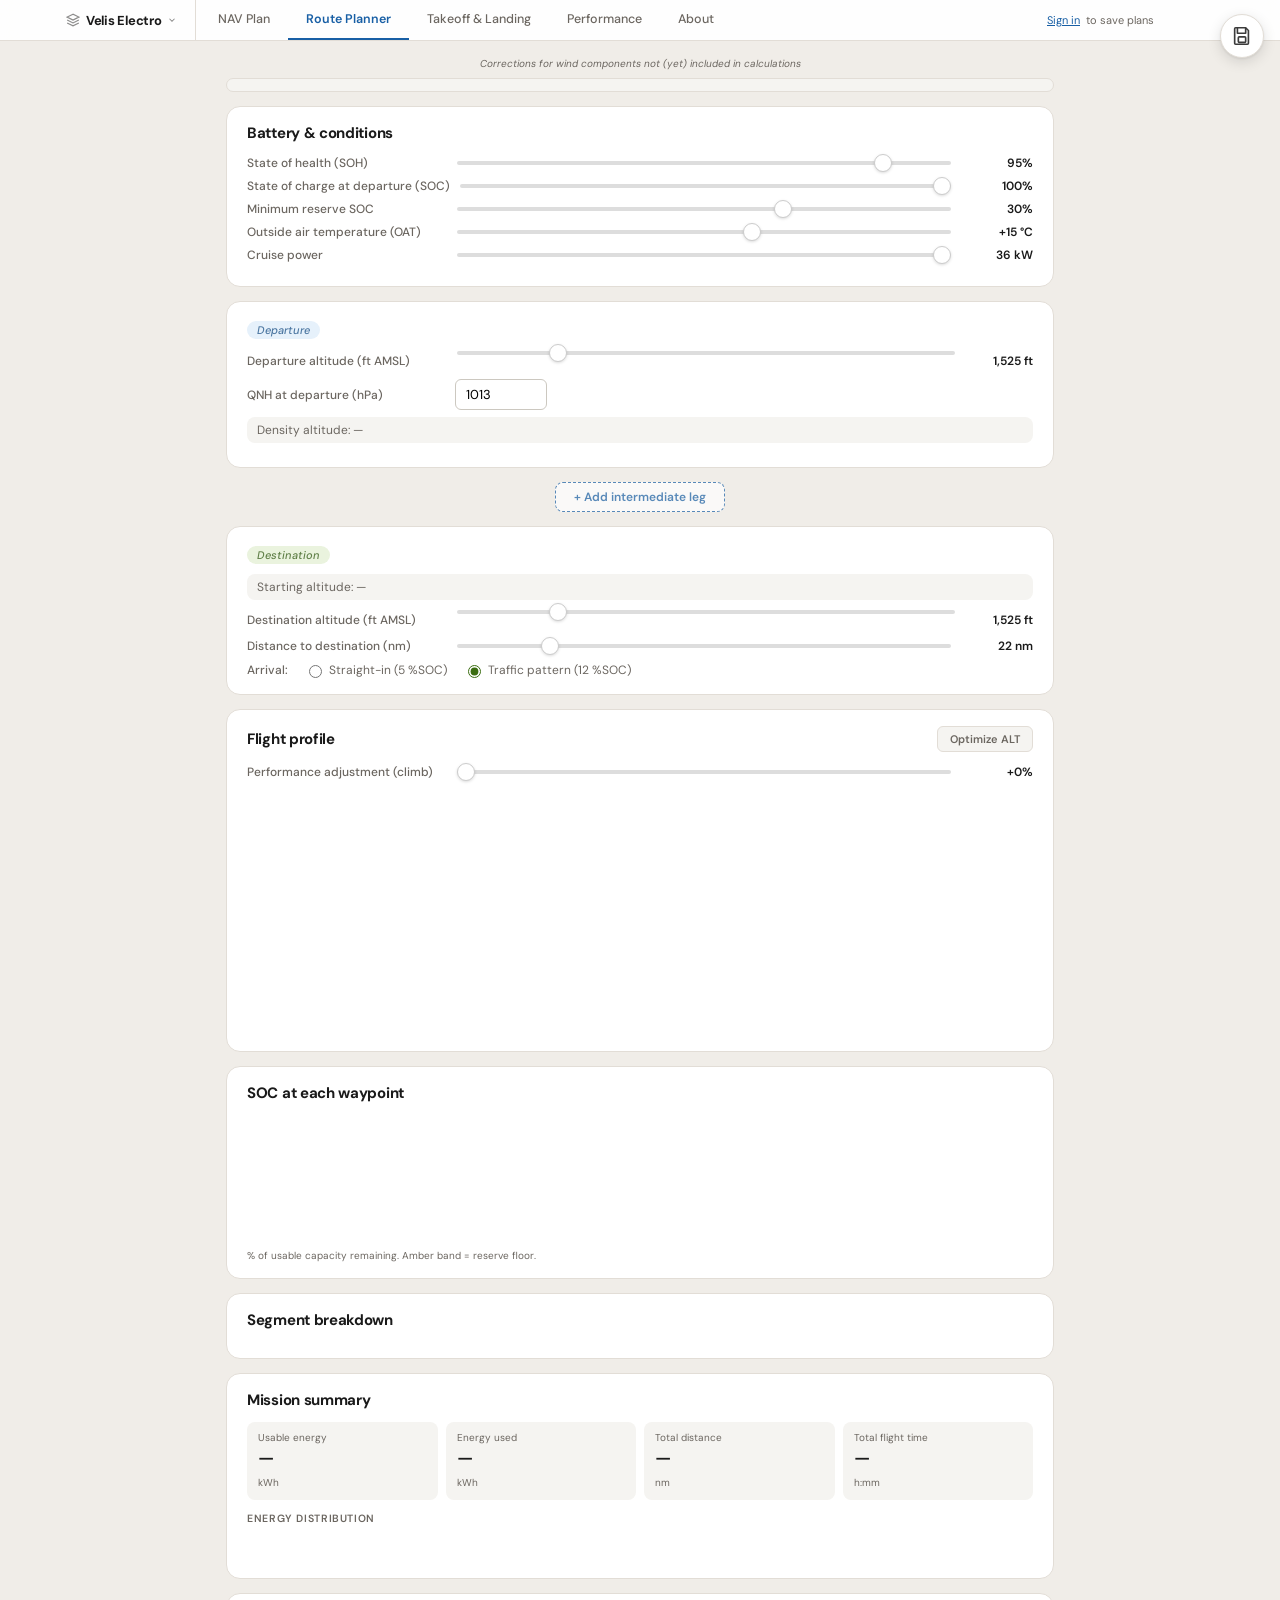
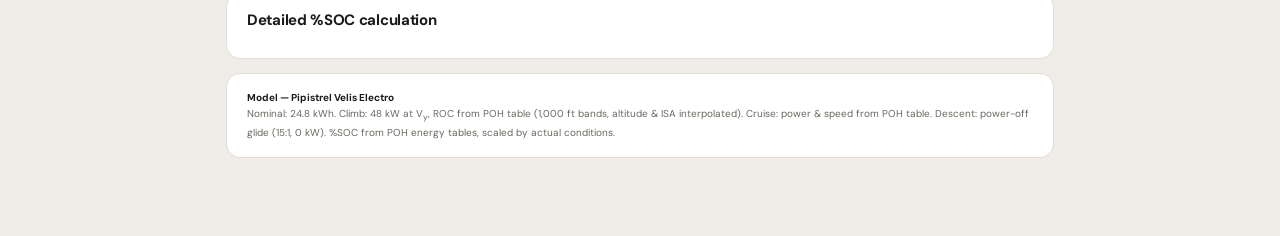
==== index.html @ ef38ebae "Route Planner: QNH input + density altitude at the departure QNH → pressure altitude (27 ft/hPa), DA" ====
<!DOCTYPE html>
<html lang="en">
<head>
<meta charset="UTF-8">
<meta name="viewport" content="width=device-width, initial-scale=1.0">
<title>Velis Electro — Route Planner</title>
<link rel="preconnect" href="https://fonts.googleapis.com">
<link href="https://fonts.googleapis.com/css2?family=DM+Sans:ital,wght@0,400;0,500;0,600;0,700;1,400&display=swap" rel="stylesheet">
<style>
  :root{--font:'DM Sans',-apple-system,BlinkMacSystemFont,"Segoe UI",Roboto,sans-serif;--bg-page:#f0ede8;--bg-card:#fff;--bg-sec:#f5f4f1;--bd:#e2ddd6;--bd2:#ccc8c0;--tx:#1a1a1a;--tx2:#6b6660;--rad-lg:14px;--rad-md:8px;--blue:#185FA5;}
  *,*::before,*::after{box-sizing:border-box;}
  body{margin:0;background:var(--bg-page);font-family:var(--font);color:var(--tx);padding:0 0 48px;}
  .page-wrap{max-width:860px;margin:0 auto;padding:0 16px;}
  .nav{background:var(--bg-card);border-bottom:1px solid var(--bd);position:sticky;top:0;z-index:10;backdrop-filter:blur(12px);background:rgba(255,255,255,0.92);}
  .nav-inner{max-width:1180px;margin:0 auto;padding:0 16px;display:flex;align-items:stretch;}
  .nav-brand{padding:11px 18px 11px 0;font-size:13px;font-weight:700;color:var(--tx);border-right:1px solid var(--bd);margin-right:4px;letter-spacing:-0.02em;display:flex;align-items:center;gap:6px;}
  .nav-brand svg{opacity:0.5;}
  .nav-tab{padding:11px 18px;font-size:12.5px;font-weight:500;color:var(--tx2);text-decoration:none;border-bottom:2px solid transparent;transition:all 0.15s;}
  .nav-tab:hover{color:var(--tx);}
  .nav-tab.active{color:var(--blue);border-bottom-color:var(--blue);font-weight:600;}
  .perf-banner{background:var(--bg-sec);border:0.5px solid var(--bd);border-radius:var(--rad-md);padding:6px 12px;margin-bottom:14px;display:flex;align-items:center;flex-wrap:wrap;gap:6px;}
  .perf-tag{font-size:10px;font-weight:600;color:var(--tx2);background:var(--bg-card);border:0.5px solid var(--bd);border-radius:12px;padding:2px 8px;}
  .wrap{padding:16px 0;}
  .card{background:var(--bg-card);border:0.5px solid var(--bd);border-radius:var(--rad-lg);padding:1rem 1.25rem;margin-bottom:14px;}
  h3{font-size:15px;font-weight:700;margin:0 0 12px;color:var(--tx);letter-spacing:-0.02em;}
  h4{font-size:10.5px;font-weight:600;color:var(--tx2);margin:0 0 8px;text-transform:uppercase;letter-spacing:0.06em;}
  .leg-badge{font-size:11px;font-weight:500;padding:2px 10px;border-radius:20px;display:inline-block;}
  .badge-name{font:inherit;color:inherit;background:transparent;border:none;outline:none;padding:0;margin:0;text-align:center;width:auto;min-width:7ch;max-width:24ch;field-sizing:content;}
  .badge-name::placeholder{color:inherit;opacity:0.7;font-style:italic;}
  .badge-name:focus{background:rgba(255,255,255,0.55);border-radius:8px;}
  .sr{display:flex;align-items:center;gap:8px;margin-bottom:7px;}
  .sr label{font-size:12px;color:var(--tx2);min-width:200px;font-weight:500;}
  .sv{font-size:12px;font-weight:600;color:var(--tx);min-width:72px;text-align:right;}
  /* Altitude slider with clickable 1000-ft tick row below the track. */
  .alt-wrap{flex:1;display:flex;flex-direction:column;min-width:0;}
  .alt-wrap input[type=range]{flex:initial;width:100%;}
  .alt-ticks{position:relative;height:14px;margin:1px 9px 0;}
  .alt-ticks button{position:absolute;top:0;transform:translateX(-50%);background:transparent;border:none;padding:0 3px;font:600 9px var(--font);color:var(--tx3,var(--tx2));cursor:pointer;display:flex;flex-direction:column;align-items:center;line-height:1;}
  .alt-ticks button::before{content:'';display:block;width:1px;height:3px;background:var(--bd2);margin-bottom:2px;}
  .alt-ticks button:hover{color:var(--blue);}
  .alt-ticks button:hover::before{background:var(--blue);}
  .g4{display:grid;grid-template-columns:repeat(4,minmax(0,1fr));gap:8px;margin-bottom:12px;}
  .met{background:var(--bg-sec);border-radius:var(--rad-md);padding:9px 11px;}
  .met-l{font-size:10px;color:var(--tx2);margin:0 0 2px;}
  .met-v{font-size:18px;font-weight:600;margin:0;color:var(--tx);}
  .met-u{font-size:10px;color:var(--tx2);}
  .seg-box{border-radius:var(--rad-md);padding:9px 11px;border:0.5px solid var(--bd);background:var(--bg-sec);}
  .seg-title{font-size:10px;font-weight:600;text-transform:uppercase;letter-spacing:0.04em;margin:0 0 6px;}
  .seg-row{display:flex;justify-content:space-between;font-size:11px;margin-bottom:2px;}
  .seg-k{color:var(--tx2);}
  .seg-v{font-weight:500;color:var(--tx);}
  .phase-track{display:flex;height:24px;border-radius:var(--rad-md);overflow:hidden;margin:8px 0 5px;}
  .ps{display:flex;align-items:center;justify-content:center;font-size:10px;font-weight:500;color:#fff;transition:width 0.3s;white-space:nowrap;overflow:hidden;}
  .legend-row{display:flex;gap:10px;flex-wrap:wrap;margin-top:4px;}
  .li{display:flex;align-items:center;gap:3px;font-size:10px;color:var(--tx2);}
  .ld{width:9px;height:9px;border-radius:2px;flex-shrink:0;}
  .msg{border-radius:var(--rad-md);padding:8px 12px;font-size:12px;margin-top:8px;display:none;line-height:1.5;}
  .msg-ok{background:#EAF3DE;color:#27500A;border:0.5px solid #C0DD97;}
  .msg-warn{background:#FAEEDA;color:#633806;border:0.5px solid #FAC775;}
  .msg-err{background:#FCEBEB;color:#791F1F;border:0.5px solid #F7C1C1;}
  .note{font-size:10px;color:var(--tx2);line-height:1.6;}
  .soc-strip{position:relative;height:130px;margin:10px 0 4px;}
  .soc-wp{position:absolute;top:0;transform:translateX(-50%);display:flex;flex-direction:column;align-items:center;gap:3px;width:60px;}
  .soc-bar-wrap{width:36px;height:60px;border:1.5px solid var(--bd2);border-radius:4px;overflow:hidden;display:flex;flex-direction:column;justify-content:flex-end;position:relative;background:var(--bg-sec);}
  .soc-pct{font-size:12px;font-weight:600;}
  .soc-kwh{font-size:9px;color:var(--tx2);}
  .soc-label{font-size:9px;color:var(--tx2);text-align:center;line-height:1.2;max-width:52px;}
  .chain-note{font-size:12px;color:var(--tx2);background:var(--bg-sec);border-radius:var(--rad-md);padding:5px 10px;margin-bottom:8px;}
  .det-phase{margin-bottom:10px;}
  .det-head{font-size:12px;font-weight:600;color:var(--tx);margin-bottom:1px;}
  .det-line{font-size:11px;color:var(--tx2);padding-left:16px;line-height:1.7;}
  .det-res{font-weight:700;color:var(--tx);text-decoration:underline;}
  .det-sep{border:none;border-top:1px solid var(--bd);margin:10px 0 8px;}
  .det-total{font-size:12px;margin-bottom:3px;display:flex;justify-content:space-between;}
  .add-btn{display:block;margin:0 auto 14px;padding:6px 18px;font-size:12px;font-weight:600;font-family:var(--font);color:var(--blue);background:var(--bg-card);border:1.5px dashed var(--blue);border-radius:var(--rad-md);cursor:pointer;opacity:0.7;transition:opacity 0.15s;}
  .add-btn:hover{opacity:1;}
  .tool-btn{font-family:var(--font);font-size:11px;font-weight:600;padding:5px 12px;border:1px solid var(--bd);border-radius:6px;background:var(--bg-sec);color:var(--tx2);cursor:pointer;}
  .tool-btn:hover{border-color:var(--tx2);color:var(--tx);}
  .del-btn{font-size:14px;font-weight:700;color:var(--tx2);background:none;border:1px solid var(--bd);border-radius:50%;width:22px;height:22px;display:flex;align-items:center;justify-content:center;cursor:pointer;padding:0;line-height:1;transition:all 0.15s;}
  .del-btn:hover{color:#791F1F;border-color:#791F1F;background:#FCEBEB;}
  input[type=range]{-webkit-appearance:none;height:4px;border-radius:2px;background:#ddd;outline:none;flex:1;}
  input[type=range]::-webkit-slider-thumb{-webkit-appearance:none;width:18px;height:18px;border-radius:50%;background:#fff;border:1.5px solid #ccc;box-shadow:0 1px 3px rgba(0,0,0,0.15);cursor:pointer;}
  input[type=range]::-moz-range-thumb{width:18px;height:18px;border-radius:50%;background:#fff;border:1.5px solid #ccc;box-shadow:0 1px 3px rgba(0,0,0,0.15);cursor:pointer;}
  @media(max-width:540px){.g4{grid-template-columns:1fr 1fr;}.sr label{min-width:130px;}}
</style>
</head>
<body>

<nav class="nav"><div class="nav-inner"></div></nav>

<div class="page-wrap"><div class="wrap">
  <div style="font-size:10px;color:var(--tx2);text-align:center;margin-bottom:8px;font-style:italic;">Corrections for wind components not (yet) included in calculations</div>
  <div class="perf-banner"><div class="tags" id="perf-tags"></div></div>

  <!-- BATTERY -->
  <div class="card">
    <h3>Battery &amp; conditions</h3>
    <div class="sr"><label>State of health (SOH)</label><input type="range" id="soh" min="60" max="100" step="1" value="95"><span class="sv" id="soh-v">95%</span></div>
    <div class="sr"><label>State of charge at departure (SOC)</label><input type="range" id="soc0" min="50" max="100" step="1" value="100"><span class="sv" id="soc0-v">100%</span></div>
    <div class="sr"><label>Minimum reserve SOC</label><input type="range" id="res" min="10" max="40" step="1" value="30"><span class="sv" id="res-v">30%</span></div>
    <div class="sr"><label>Outside air temperature (OAT)</label><input type="range" id="oat" min="-30" max="45" step="1" value="15"><span class="sv" id="oat-v">+15 °C</span></div>
    <div class="sr"><label>Cruise power</label><input type="range" id="cruise-kw" min="20" max="36" step="1" value="36"><span class="sv" id="cruise-kw-v">36 kW</span></div>
  </div>

  <!-- DEPARTURE -->
  <div class="card">
    <div class="leg-badge" style="background:#E6F1FB;color:#0C447C;margin-bottom:10px;"><input class="badge-name" id="dep-name" placeholder="Departure" maxlength="48" autocomplete="off" spellcheck="false"></div>
    <div class="sr"><label>Departure altitude (ft AMSL)</label><div class="alt-wrap"><input type="range" id="dep-alt" min="0" max="8000" step="25" value="1525"><div class="alt-ticks" data-for="dep-alt"></div></div><span class="sv" id="dep-alt-v">1,525 ft</span></div>
    <div class="sr"><label>QNH at departure (hPa)</label><input type="number" id="dep-qnh" min="940" max="1060" step="1" value="1013" inputmode="numeric" style="width:92px;padding:6px 10px;border:1px solid #ccc8c0;border-radius:6px;font:inherit;font-size:13px;background:#fff;"><span class="sv"></span></div>
    <div class="chain-note" id="dep-da">Density altitude: —</div>
  </div>

  <!-- DYNAMIC LEG CARDS -->
  <div id="legs-container"></div>

  <!-- ADD LEG BUTTON -->
  <button class="add-btn" id="add-leg-btn">+ Add intermediate leg</button>

  <!-- DESTINATION -->
  <div class="card" id="dest-card">
    <div class="leg-badge" style="background:#EAF3DE;color:#27500A;margin-bottom:10px;" id="dest-badge"><input class="badge-name" id="arr-name" placeholder="Destination" maxlength="48" autocomplete="off" spellcheck="false"></div>
    <div class="chain-note" id="dest-chain">Starting altitude: —</div>
    <div class="sr"><label>Destination altitude (ft AMSL)</label><div class="alt-wrap"><input type="range" id="arr-alt" min="0" max="8000" step="25" value="1525"><div class="alt-ticks" data-for="arr-alt"></div></div><span class="sv" id="arr-alt-v">1,525 ft</span></div>
    <div class="sr"><label>Distance to destination (nm)</label><input type="range" id="arr-dist" min="1" max="120" step="1" value="22"><span class="sv" id="arr-dist-v">22 nm</span></div>
    <div style="margin-top:8px;display:flex;align-items:center;gap:16px;">
      <span style="font-size:12px;color:var(--tx2);font-weight:500;">Arrival:</span>
      <label style="font-size:12px;color:var(--tx2);display:flex;align-items:center;gap:4px;cursor:pointer;"><input type="radio" name="approach" value="straight" style="accent-color:#3B6D11;"> Straight-in (5 %SOC)</label>
      <label style="font-size:12px;color:var(--tx2);display:flex;align-items:center;gap:4px;cursor:pointer;"><input type="radio" name="approach" value="pattern" checked style="accent-color:#3B6D11;"> Traffic pattern (12 %SOC)</label>
    </div>
  </div>

  <!-- FLIGHT PROFILE -->
  <div class="card">
    <div style="display:flex;align-items:center;justify-content:space-between;margin-bottom:12px;">
      <h3 style="margin:0;">Flight profile</h3>
      <button type="button" class="tool-btn" id="btn-optimize-alt" title="Adjust intermediate-leg altitudes to a feasible climb/descent profile (departure, destination and every peak/valley altitude are kept).">Optimize ALT</button>
    </div>
    <div class="sr" title="Real-world climb performance is typically better than book values. Scales the POH ROC up by the chosen percentage; climb time, distance and SOC consumption all follow."><label>Performance adjustment (climb)</label><input type="range" id="perf-adj" min="0" max="10" step="1" value="0"><span class="sv" id="perf-adj-v">+0%</span></div>
    <div style="overflow-x:auto;"><svg id="svg" viewBox="0 0 760 240" width="100%" style="display:block;min-width:320px;"></svg></div>
  </div>

  <!-- SOC WATERFALL -->
  <div class="card"><h3>SOC at each waypoint</h3><div class="soc-strip" id="soc-strip"></div><div style="font-size:10px;color:var(--tx2);margin-top:4px;">% of usable capacity remaining. Amber band = reserve floor.</div></div>

  <!-- SEGMENTS -->
  <div class="card"><h3>Segment breakdown</h3><div id="seg-grid" style="display:grid;gap:8px;"></div></div>

  <!-- SUMMARY -->
  <div class="card">
    <h3>Mission summary</h3>
    <div class="g4">
      <div class="met"><p class="met-l">Usable energy</p><p class="met-v" id="r-usable">—</p><span class="met-u">kWh</span></div>
      <div class="met"><p class="met-l">Energy used</p><p class="met-v" id="r-used">—</p><span class="met-u">kWh</span></div>
      <div class="met"><p class="met-l">Total distance</p><p class="met-v" id="r-dist">—</p><span class="met-u">nm</span></div>
      <div class="met"><p class="met-l">Total flight time</p><p class="met-v" id="r-time">—</p><span class="met-u">h:mm</span></div>
    </div>
    <h4>Energy distribution</h4>
    <div class="phase-track" id="phase-track"></div>
    <div class="legend-row" id="legend-row"></div>
    <div class="msg msg-ok" id="msg-ok"></div>
    <div class="msg msg-warn" id="msg-warn"></div>
    <div class="msg msg-err" id="msg-err"></div>
  </div>

  <!-- DETAILED CALC -->
  <div class="card"><h3>Detailed %SOC calculation</h3><div class="note" style="margin-bottom:10px;" id="det-header"></div><div id="det-calc"></div></div>

  <div class="card note">
    <strong style="color:var(--tx);">Model — Pipistrel Velis Electro</strong><br>
    Nominal: 24.8 kWh. Climb: 48 kW at V<sub>y</sub>, ROC from POH table (1,000 ft bands, altitude &amp; ISA interpolated).
    Cruise: power &amp; speed from POH table. Descent: power-off glide (15:1, 0 kW).
    %SOC from POH energy tables, scaled by actual conditions.
  </div>
</div></div>

<script>
/* ═══ POH DATA ═══ */
const NM_FT=6076.12;     // feet per nautical mile
const REF_ROC=600;       // reference ROC the POH per-1000-ft SOC values were calibrated to (100 sec / 1000 ft).
                         // Climb SOC is scaled by REF_ROC / actualROC because climb time scales as 1/ROC.

// SVG flight-profile dimensions. Single source of truth: drawSVG() destructures
// these, and the SOC strip below the chart computes its bar x-positions from
// PL / PR so it lines up with the chart's waypoint dots.
const SVG_DIMS = {W:760, H:240, PL:52, PR:20, PT:28, PB:78};
let NOM,ROC_ALT,ROC_ISA,ROC_DATA,PWR,SOH_PTS,SOC_CLIMB_1K,SOC_TAKEOFF,SOC_CRUISE;

async function loadPOH(){
  const p=await(await fetch('velis_electro_poh.json')).json();
  NOM=p.battery.nominal_kwh; ROC_ALT=p.roc.altitude_ft; ROC_ISA=p.roc.isa_dev_c; ROC_DATA=p.roc.fpm;
  PWR=p.cruise_power.settings; SOH_PTS=p.soc.soh_pct;
  const ph=p.soc.phases;
  SOC_TAKEOFF=ph.find(x=>x.group==='takeoff').vals;
  SOC_CLIMB_1K=ph.find(x=>x.group==='climb').vals;
  SOC_CRUISE={}; ph.filter(x=>x.group==='cruise').forEach(x=>{SOC_CRUISE[x.kw]=x.vals;});
}

/* ═══ INTERPOLATION ═══ */
function lerp(a,b,t){return a+t*(b-a);}
function bracket(pts,v){const c=Math.max(pts[0],Math.min(pts[pts.length-1],v));for(let i=0;i<pts.length-1;i++)if(c<=pts[i+1])return{i,t:(c-pts[i])/(pts[i+1]-pts[i])};return{i:pts.length-2,t:1};}
function interpROC(a,d){const A=bracket(ROC_ALT,a),D=bracket(ROC_ISA,d);return lerp(lerp(ROC_DATA[A.i][D.i],ROC_DATA[A.i][D.i+1],D.t),lerp(ROC_DATA[A.i+1][D.i],ROC_DATA[A.i+1][D.i+1],D.t),A.t);}
function interpSOH(v,s){s=Math.max(0,Math.min(100,s));for(let i=0;i<SOH_PTS.length-1;i++)if(s>=SOH_PTS[i+1])return lerp(v[i],v[i+1],(SOH_PTS[i]-s)/(SOH_PTS[i]-SOH_PTS[i+1]));return v[v.length-1];}
function interpCruiseKts(kw){kw=Math.max(PWR[0].kw,Math.min(PWR[PWR.length-1].kw,kw));for(let i=0;i<PWR.length-1;i++)if(kw<=PWR[i+1].kw)return lerp(PWR[i].kias,PWR[i+1].kias,(kw-PWR[i].kw)/(PWR[i+1].kw-PWR[i].kw));return PWR[PWR.length-1].kias;}
function socCruise10min(kw,s){const ps=Object.keys(SOC_CRUISE).map(Number).sort((a,b)=>a-b);kw=Math.max(ps[0],Math.min(ps[ps.length-1],kw));for(let i=0;i<ps.length-1;i++)if(kw<=ps[i+1]){const t=(kw-ps[i])/(ps[i+1]-ps[i]);return lerp(interpSOH(SOC_CRUISE[ps[i]],s),interpSOH(SOC_CRUISE[ps[i+1]],s),t);}return interpSOH(SOC_CRUISE[ps[ps.length-1]],s);}
function getIsaDev(oat,sAlt){return oat-(15-2*sAlt/1000);}

/* ═══ PHASE CALCULATIONS ═══ */
function calcClimb(from,to,oat,sohPct,vyKts,surfAlt,adjPct){
  if(to<=from)return{min:0,soc:0,nm:0,delta:0,bands:[],isaDev:0,refSoc:0};
  const delta=to-from,refSoc=interpSOH(SOC_CLIMB_1K,sohPct),isaDev=getIsaDev(oat,surfAlt);
  const factor=1+(+adjPct||0)/100;
  let alt=from,tMin=0,tSoc=0,tNm=0;const bands=[];
  while(alt<to){const top=Math.min(alt+1000,to),bd=top-alt,mid=(alt+top)/2,roc=interpROC(mid,isaDev)*factor,mn=bd/roc,nm=vyKts*(mn/60),sc=(bd/1000)*refSoc*(REF_ROC/roc);
    bands.push({from:alt,to:top,delta:bd,roc:Math.round(roc),min:mn,nm,soc:sc});tMin+=mn;tSoc+=sc;tNm+=nm;alt=top;}
  return{min:tMin,soc:tSoc,nm:tNm,delta,bands,isaDev,refSoc};
}
function calcDescent(from,to,gr,vKts){if(from<=to)return{min:0,soc:0,nm:0,delta:0};const d=from-to,nm=(d*gr)/NM_FT,mn=(nm/vKts)*60;return{min:mn,soc:0,nm,delta:d};}
function calcCruise(dist,kw,kts,soh){if(dist<=0)return{min:0,soc:0,soc10:0};const mn=(dist/kts)*60,s10=socCruise10min(Math.min(kw,35),soh);return{min:mn,soc:(mn/10)*s10,soc10:s10};}

/* ═══ FORMAT ═══ */
function n0(v){return Math.round(v);}
function n1(v){return v.toFixed(1);}
function mf(m){const h=Math.floor(m/60),mn=Math.round(m%60);return h>0?h+'h '+mn+'min':mn+' min';}
function tf(m){const h=Math.floor(m/60),mn=Math.round(m%60);return h+':'+(mn<10?'0':'')+mn;}
function socColor(p){return p<=15?'#E24B4A':p<=30?'#EF9F27':'#1D9E75';}
function mfShort(m){const h=Math.floor(m/60),mn=Math.round(m%60);return h>0?h+'h'+mn+'m':mn+'m';}

/* ═══ LEG COLORS ═══ */
const LCOL=[
  {bg:'#E6F1FB',tx:'#0C447C',c1:'#185FA5',c2:'#378ADD'},
  {bg:'#EEEDFE',tx:'#3C3489',c1:'#534AB7',c2:'#7F77DD'},
  {bg:'#FFF3E0',tx:'#E65100',c1:'#E65100',c2:'#FF9800'},
  {bg:'#FCE4EC',tx:'#880E4F',c1:'#C62828',c2:'#EF5350'},
  {bg:'#E0F2F1',tx:'#004D40',c1:'#00695C',c2:'#26A69A'},
  {bg:'#F3E5F5',tx:'#4A148C',c1:'#6A1B9A',c2:'#AB47BC'},
];
const DEST_COL={bg:'#EAF3DE',tx:'#27500A',c1:'#3B6D11',c2:'#639922'};
function lc(i){return LCOL[i%LCOL.length];}

/* ═══ ROUTE STATE ═══ */
let legs=[{alt:5200,dist:27,name:''}]; // at least one intermediate waypoint

const escAttr=s=>String(s==null?'':s).replace(/[&<>"']/g,c=>({'&':'&amp;','<':'&lt;','>':'&gt;','"':'&quot;',"'":'&#39;'}[c]));

function renderLegs(){
  const c=document.getElementById('legs-container');
  let html='';
  legs.forEach((leg,i)=>{
    const col=lc(i);
    const legNum=i+1;
    const canDel=legs.length>1;
    html+=`<div class="card" data-leg="${i}">
      <div style="display:flex;align-items:center;gap:10px;margin-bottom:8px;">
        <div class="leg-badge" style="background:${col.bg};color:${col.tx};"><input class="badge-name leg-name" data-idx="${i}" placeholder="Leg ${legNum}" maxlength="48" autocomplete="off" spellcheck="false" value="${escAttr(leg.name||'')}"></div>
        ${canDel?`<button class="del-btn" data-idx="${i}" title="Remove leg">&times;</button>`:''}
      </div>
      <div class="chain-note leg-chain" data-idx="${i}">Starting altitude: —</div>
      <div class="sr"><label>Leg ${legNum} altitude (ft AMSL)</label><div class="alt-wrap"><input type="range" class="leg-alt" data-idx="${i}" min="500" max="15000" step="100" value="${leg.alt}"><div class="alt-ticks" data-for-idx="${i}"></div></div><span class="sv leg-alt-v" data-idx="${i}">${leg.alt.toLocaleString()} ft</span></div>
      <div class="sr"><label>Leg ${legNum} distance (nm)</label><input type="range" class="leg-dist" data-idx="${i}" min="1" max="120" step="1" value="${leg.dist}"><span class="sv leg-dist-v" data-idx="${i}">${leg.dist} nm</span></div>
    </div>`;
  });
  c.innerHTML=html;
  // Attach listeners
  c.querySelectorAll('.leg-alt,.leg-dist').forEach(el=>el.addEventListener('input',onLegInput));
  c.querySelectorAll('.del-btn').forEach(el=>el.addEventListener('click',onDeleteLeg));
  c.querySelectorAll('.leg-name').forEach(el=>el.addEventListener('input',onLegNameInput));
  buildAltTicks(c);
}

// Populate the clickable 1000-ft tick row beneath each altitude slider.
// Idempotent: skips ticks already built (marked via data-built).
function buildAltTicks(scope){
  const root = scope || document;
  root.querySelectorAll('.alt-ticks').forEach(el=>{
    if(el.dataset.built==='1') return;
    let slider;
    if(el.dataset.for){
      slider = document.getElementById(el.dataset.for);
    } else {
      slider = el.parentElement.querySelector('input[type=range]');
    }
    if(!slider) return;
    const min = +slider.min || 0;
    const max = +slider.max || 0;
    if(!(max>min)) return;
    el.innerHTML='';
    for(let ft=1000; ft<=max; ft+=1000){
      if(ft<min) continue;
      const pct=(ft-min)/(max-min)*100;
      const btn=document.createElement('button');
      btn.type='button';
      btn.style.left=pct+'%';
      btn.textContent=String(ft/1000);
      btn.dataset.alt=String(ft);
      btn.title=ft.toLocaleString()+' ft';
      el.appendChild(btn);
    }
    el.addEventListener('click',ev=>{
      const b=ev.target.closest('button[data-alt]');
      if(!b) return;
      slider.value=b.dataset.alt;
      slider.dispatchEvent(new Event('input',{bubbles:true}));
    });
    el.dataset.built='1';
  });
}

function onLegNameInput(e){
  const i=+e.target.dataset.idx;
  legs[i].name=e.target.value;
  saveState();
}

function onLegInput(e){
  const i=+e.target.dataset.idx;
  if(e.target.classList.contains('leg-alt')){
    legs[i].alt=+e.target.value;
    document.querySelector(`.leg-alt-v[data-idx="${i}"]`).textContent=legs[i].alt.toLocaleString()+' ft';
  }else{
    legs[i].dist=+e.target.value;
    document.querySelector(`.leg-dist-v[data-idx="${i}"]`).textContent=legs[i].dist+' nm';
  }
  saveState(); update();
}

function onDeleteLeg(e){
  const i=+e.target.dataset.idx;
  if(legs.length<=1)return;
  legs.splice(i,1);
  renderLegs(); saveState(); update();
}

document.getElementById('add-leg-btn').addEventListener('click',()=>{
  const lastAlt=legs.length>0?legs[legs.length-1].alt:3000;
  legs.push({alt:Math.max(1000,lastAlt-1000),dist:20,name:''});
  renderLegs(); saveState(); update();
});

/* ═══ MAIN UPDATE ═══ */
// Resolve the user-visible label for a route waypoint.
//   wpLabel(i) — for results[i]: legs[0..N-1] then DEST at index N
//   depLabel() — for the departure
function depLabel(){
  return (document.getElementById('dep-name').value||'').trim()||'Departure';
}
function wpLabel(i){
  if(i<legs.length){
    return (legs[i].name||'').trim()||('Leg '+(i+1));
  }
  return (document.getElementById('arr-name').value||'').trim()||'Destination';
}
function update(){
  const cruiseKw=+document.getElementById('cruise-kw').value;
  localStorage.setItem('velis_cruise_kw',cruiseKw);
  document.getElementById('cruise-kw-v').textContent=cruiseKw+' kW';
  const vyKts=parseFloat(localStorage.getItem('velis_vy')??'75');
  const vglideKts=parseFloat(localStorage.getItem('velis_vglide')??'70');
  const glideR=parseFloat(localStorage.getItem('velis_glide_ratio')??'15');
  const cruiseKts=interpCruiseKts(cruiseKw);

  const soh=+document.getElementById('soh').value/100;
  const soc0=+document.getElementById('soc0').value/100;
  const resPct=+document.getElementById('res').value/100;
  const oat=+document.getElementById('oat').value;
  const depAlt=+document.getElementById('dep-alt').value;
  const arrAlt=+document.getElementById('arr-alt').value;
  const arrDist=+document.getElementById('arr-dist').value;
  const approach=document.querySelector('input[name="approach"]:checked').value;
  const approachSoc=approach==='pattern'?12:5;
  const sohPct=soh*100, usable=NOM*soh;
  const perfAdj=+document.getElementById('perf-adj').value;

  // Save to localStorage for other pages
  localStorage.setItem('velis_soh',Math.round(sohPct));
  localStorage.setItem('velis_oat',oat);
  localStorage.setItem('velis_dep_alt',depAlt);
  localStorage.setItem('velis_perf_adj',perfAdj);
  document.getElementById('perf-adj-v').textContent=(perfAdj>0?'+':'')+perfAdj+'%';

  // Display
  document.getElementById('soh-v').textContent=Math.round(sohPct)+'%';
  document.getElementById('soc0-v').textContent=Math.round(soc0*100)+'%';
  document.getElementById('res-v').textContent=Math.round(resPct*100)+'%';
  document.getElementById('oat-v').textContent=(oat>=0?'+':'')+oat+' °C';
  document.getElementById('dep-alt-v').textContent=depAlt.toLocaleString()+' ft';
  // Density altitude at the departure — QNH → pressure altitude (27 ft/hPa),
  // then +120 ft per °C above ISA at that pressure altitude.
  const qnh=parseFloat(document.getElementById('dep-qnh').value)||1013;
  const depPa=depAlt+(1013-qnh)*27;
  const depIsaDev=oat-(15-2*(depPa/1000));
  const depDa=Math.round(depPa+120*depIsaDev);
  document.getElementById('dep-da').textContent='Density altitude: '+depDa.toLocaleString()+' ft  (PA '+Math.round(depPa).toLocaleString()+' ft · ISA '+(depIsaDev>=0?'+':'')+Math.round(depIsaDev)+' °C)';
  document.getElementById('arr-alt-v').textContent=arrAlt.toLocaleString()+' ft';
  document.getElementById('arr-dist-v').textContent=arrDist+' nm';

  // Perf banner
  document.getElementById('perf-tags').innerHTML=
    `<span class="perf-tag">Cruise ${cruiseKw} kW · ${cruiseKts.toFixed(0)} kts</span>`+
    `<span class="perf-tag">V<sub>y</sub> ${vyKts} kts</span>`+
    `<span class="perf-tag">Glide ${glideR}:1</span>`+
    (perfAdj>0?`<span class="perf-tag" style="background:#EAF3DE;color:#27500A;">ROC +${perfAdj}%</span>`:'');

  // Chain notes for legs
  let prevAlt=depAlt;
  legs.forEach((leg,i)=>{
    const cn=document.querySelector(`.leg-chain[data-idx="${i}"]`);
    if(cn) cn.textContent='Starting altitude: '+prevAlt.toLocaleString()+' ft';
    prevAlt=leg.alt;
  });
  document.getElementById('dest-chain').textContent='Starting altitude: '+prevAlt.toLocaleString()+' ft';
  const destLegNum=legs.length+1;
  document.getElementById('arr-name').placeholder='Destination (Leg '+destLegNum+')';

  // ═══ CALCULATIONS ═══
  const toSoc=interpSOH(SOC_TAKEOFF,sohPct);
  const refClimb=interpSOH(SOC_CLIMB_1K,sohPct);
  const cru10=socCruise10min(Math.min(cruiseKw,35),sohPct);

  const results=[];
  prevAlt=depAlt;
  // Intermediate legs
  legs.forEach((leg,i)=>{
    let trans;
    if(leg.alt>prevAlt) trans=calcClimb(prevAlt,leg.alt,oat,sohPct,vyKts,depAlt,perfAdj);
    else trans=calcDescent(prevAlt,leg.alt,glideR,vglideKts);
    const cruDist=Math.max(0,leg.dist-trans.nm);
    const cru=calcCruise(cruDist,cruiseKw,cruiseKts,sohPct);
    let soc=trans.soc+cru.soc;
    if(i===0) soc+=toSoc; // takeoff on first leg
    results.push({trans,cru,cruDist,soc,min:trans.min+cru.min,isClimb:leg.alt>prevAlt,wpAlt:leg.alt,prevAlt,dist:leg.dist});
    prevAlt=leg.alt;
  });
  // Final leg to destination
  const fTrans=calcDescent(prevAlt,arrAlt,glideR,vglideKts);
  const fCruDist=Math.max(0,arrDist-fTrans.nm);
  const fCru=calcCruise(fCruDist,cruiseKw,cruiseKts,sohPct);
  results.push({trans:fTrans,cru:fCru,cruDist:fCruDist,soc:fTrans.soc+fCru.soc+approachSoc,min:fTrans.min+fCru.min,isClimb:arrAlt>prevAlt,wpAlt:arrAlt,prevAlt,dist:arrDist});

  const totalSoc=results.reduce((s,r)=>s+r.soc,0);
  const totalKwh=(totalSoc/100)*usable;
  const totalDist=results.reduce((s,r)=>s+r.dist,0);
  const totalMin=results.reduce((s,r)=>s+r.min,0);
  const startSocPct=soc0*100;

  // Expose computed totals for the Endurance Calculator page
  localStorage.setItem('velis_total_min',Math.round(totalMin));
  localStorage.setItem('velis_total_kwh',totalKwh.toFixed(2));
  localStorage.setItem('velis_total_dist',Math.round(totalDist));
  localStorage.setItem('velis_usable_kwh',usable.toFixed(2));
  localStorage.setItem('velis_reserve_pct',Math.round(resPct*100));
  localStorage.setItem('velis_soc0_pct',Math.round(soc0*100));

  // SOC at each waypoint
  const socs=[startSocPct];
  let run=startSocPct;
  results.forEach(r=>{run=Math.max(0,run-r.soc);socs.push(run);});
  // Persist for the NAV Plan — it renders these inside its EET column as an
  // in-flight cross-check (planned %SOC over each waypoint).
  localStorage.setItem('velis_wp_soc',JSON.stringify(socs.map(s=>Math.round(s))));

  // Summary
  document.getElementById('r-usable').textContent=usable.toFixed(1);
  document.getElementById('r-used').textContent=totalKwh.toFixed(1);
  document.getElementById('r-dist').textContent=Math.round(totalDist);
  document.getElementById('r-time').textContent=tf(totalMin);

  // Phase track + legend
  const socToKwh=s=>(s/100)*usable;
  const pw=k=>(Math.max(0,Math.min(k/usable,1))*100).toFixed(1)+'%';
  const reserveKwh=usable*resPct, startKwh=usable*soc0, mission=startKwh-reserveKwh;
  let ptHTML='',lgHTML='';
  results.forEach((r,i)=>{
    const col=i<results.length-1?lc(i):DEST_COL;
    const ln=i+1;
    ptHTML+=`<div class="ps" style="background:${col.c1};width:${pw(socToKwh(r.trans.soc))};">${r.trans.soc>5?(r.isClimb?'C':'D')+ln:''}</div>`;
    ptHTML+=`<div class="ps" style="background:${col.c2};width:${pw(socToKwh(r.cru.soc))};">${r.cru.soc>5?'O'+ln:''}</div>`;
    lgHTML+=`<div class="li"><div class="ld" style="background:${col.c1};"></div>${r.isClimb?'Climb':'Desc'} ${ln}</div>`;
    lgHTML+=`<div class="li"><div class="ld" style="background:${col.c2};"></div>Cruise ${ln}</div>`;
  });
  ptHTML+=`<div class="ps" style="background:#EF9F27;width:${pw(reserveKwh)};">${resPct>0.07?'Res':''}</div>`;
  const deficit=Math.max(0,totalKwh-mission);
  if(deficit>0)ptHTML+=`<div class="ps" style="background:#E24B4A;width:${pw(Math.min(deficit,usable))};">Def</div>`;
  lgHTML+=`<div class="li"><div class="ld" style="background:#EF9F27;"></div>Reserve</div>`;
  lgHTML+=`<div class="li"><div class="ld" style="background:#E24B4A;"></div>Deficit</div>`;
  document.getElementById('phase-track').innerHTML=ptHTML;
  document.getElementById('legend-row').innerHTML=lgHTML;

  // Messages
  ['msg-ok','msg-warn','msg-err'].forEach(id=>document.getElementById(id).style.display='none');
  const margin=mission-totalKwh;
  const marginPct=mission>0?Math.round(margin/mission*100):0;
  const arrSoc=socs[socs.length-1];
  if(margin<0){document.getElementById('msg-err').textContent='Not feasible. Deficit: '+n1(Math.abs(margin))+' kWh.';document.getElementById('msg-err').style.display='block';}
  else if(marginPct<=12){document.getElementById('msg-warn').textContent='Tight. '+n1(margin)+' kWh ('+marginPct+'%) spare. Arrival SOC: '+Math.round(arrSoc)+'%.';document.getElementById('msg-warn').style.display='block';}
  else{document.getElementById('msg-ok').textContent='Feasible. Margin: '+n1(margin)+' kWh ('+marginPct+'%). Arrival SOC: '+Math.round(arrSoc)+'%.';document.getElementById('msg-ok').style.display='block';}

  // Segment cards
  const sgHTML=results.map((r,i)=>{
    const col=i<results.length-1?lc(i):DEST_COL;
    return `<div class="seg-box" style="border-color:${col.c1};"><div class="seg-title" style="color:${col.c1};">${wpLabel(i)}${i===results.length-1?' (Dest)':''}</div>
      <div class="seg-row"><span class="seg-k">${r.isClimb?'Climb':'Descent'}</span><span class="seg-v">${mf(r.trans.min)} / ${n1(r.trans.nm)} nm</span></div>
      <div class="seg-row"><span class="seg-k">Cruise</span><span class="seg-v">${mf(r.cru.min)} / ${n1(r.cruDist)} nm</span></div>
      <div class="seg-row"><span class="seg-k">Energy</span><span class="seg-v">${n1(r.soc)} %SOC (${(socToKwh(r.soc)).toFixed(2)} kWh)</span></div></div>`;
  }).join('');
  document.getElementById('seg-grid').style.gridTemplateColumns=`repeat(${Math.min(results.length,3)},1fr)`;
  document.getElementById('seg-grid').innerHTML=sgHTML;

  // SOC strip \u2014 bars are positioned by cumulative distance to align horizontally
  // with the flight profile's x-axis. Padding matches the SVG's PL/PR.
  const wpNames=[depLabel(),...legs.map((_,i)=>wpLabel(i)),wpLabel(legs.length)];
  const strip=document.getElementById('soc-strip');
  strip.innerHTML='';
  // Cumulative nm at each SOC waypoint (Dep, leg 1..N, Dest)
  const totalNm=legs.reduce((s,l)=>s+l.dist,0)+arrDist;
  const cumNm=[0]; let acc=0;
  legs.forEach(l=>{acc+=l.dist;cumNm.push(acc);});
  cumNm.push(acc+arrDist);
  // Mirror the SVG inner-area horizontal bounds in % of strip width.
  const PAD_L=SVG_DIMS.PL/SVG_DIMS.W*100, PAD_R=SVG_DIMS.PR/SVG_DIMS.W*100, INNER=100-PAD_L-PAD_R;
  socs.forEach((pct,i)=>{
    const cp=Math.max(0,Math.min(100,pct)),fillH=Math.round(cp*0.6),resH=Math.round(resPct*100*0.6),col=socColor(cp);
    const xPct=totalNm>0?PAD_L+(cumNm[i]/totalNm)*INNER:PAD_L;
    const wp=document.createElement('div');wp.className='soc-wp';
    wp.style.left=xPct.toFixed(3)+'%';
    wp.innerHTML=`<div class="soc-bar-wrap"><div style="position:absolute;bottom:0;left:0;width:100%;height:${resH}px;background:#EF9F27;opacity:0.4;"></div><div style="width:100%;height:${fillH}px;background:${col};transition:height 0.3s;"></div></div><div class="soc-pct" style="color:${col};">${Math.round(cp)}%</div><div class="soc-kwh">${(cp/100*usable).toFixed(1)} kWh</div><div class="soc-label">${wpNames[i]}</div>`;
    strip.appendChild(wp);
  });

  // ═══ SVG PROFILE ═══
  drawSVG(depAlt,arrAlt,results);

  // ═══ DETAILED CALCULATION ═══
  document.getElementById('det-header').innerHTML='All values from POH tables, interpolated at SOH = <strong>'+Math.round(sohPct)+'%</strong>';
  let det='',step='A',running2=startSocPct;
  results.forEach((r,i)=>{
    const col=i<results.length-1?lc(i):DEST_COL;
    const isLast=i===results.length-1;
    const lblHead=isLast?'→ '+wpLabel(legs.length):wpLabel(i);
    det+=`<div class="det-phase"><div class="det-head" style="color:${col.c1};">${lblHead}</div>`;
    if(i===0){det+=`<div class="det-line">${step}) Takeoff + initial climb to 300 ft AGL = <span class="det-res">${n1(toSoc)} %SOC</span></div>`;step=String.fromCharCode(step.charCodeAt(0)+1);}
    if(r.isClimb&&r.trans.bands){
      det+=`<div class="det-line">${step}) Climb (V<sub>y</sub>) at 48 kW from ${r.prevAlt.toLocaleString()} to ${r.wpAlt.toLocaleString()} ft (${r.trans.delta.toLocaleString()} ft)</div>`;
      det+=`<div class="det-line" style="padding-left:28px;font-size:10px;color:var(--tx2);">ISA deviation: ${r.trans.isaDev>=0?'+':''}${r.trans.isaDev.toFixed(1)}°C (constant)</div>`;
      r.trans.bands.forEach(b=>{det+=`<div class="det-line" style="padding-left:28px;font-size:10px;">${b.from.toLocaleString()}\u2192${b.to.toLocaleString()} ft: ROC=${b.roc} ft/min \u00b7 ${n1(b.min)} min \u00b7 ${n1(b.delta/1000)}\u00d7${n1(refClimb)}\u00d7(${REF_ROC}/${b.roc}) = ${n1(b.soc)} %SOC</div>`;});
      det+=`<div class="det-line" style="padding-left:28px;">Total climb: ${n1(r.trans.min)} min \u00b7 ${n1(r.trans.nm)} nm \u00b7 <span class="det-res">${n1(r.trans.soc)} %SOC</span></div>`;
    }else{
      det+=`<div class="det-line">${step}) Descent (glide ${glideR}:1) from ${r.prevAlt.toLocaleString()} to ${r.wpAlt.toLocaleString()} ft (${r.trans.delta.toLocaleString()} ft) = <span class="det-res">0 %SOC</span></div>`;
      det+=`<div class="det-line" style="padding-left:28px;">Glide distance = ${n1(r.trans.nm)} nm</div>`;
    }
    step=String.fromCharCode(step.charCodeAt(0)+1);
    det+=`<div class="det-line">${step}) Cruise at ${cruiseKw} kW (${Math.round(cruiseKts)} kts) for ${n1(r.cru.min)} min (${n1(r.cruDist)} nm)</div>`;
    det+=`<div class="det-line" style="padding-left:28px;">(${n1(r.cru.min)} / 10) \u00d7 ${n1(cru10)} = <span class="det-res">${n1(r.cru.soc)} %SOC</span></div>`;
    step=String.fromCharCode(step.charCodeAt(0)+1);
    if(isLast){
      const appLabel=approach==='pattern'?'Traffic pattern (1,000 ft)':'Straight-in approach';
      det+=`<div class="det-line">${step}) ${appLabel} = <span class="det-res">${approachSoc} %SOC</span></div>`;
      step=String.fromCharCode(step.charCodeAt(0)+1);
    }
    running2-=r.soc;
    det+=`<div class="det-line" style="margin-top:2px;"><strong>${lblHead} total = <span class="det-res">${n1(r.soc)} %SOC</span> \u00b7 SOC remaining: ${n1(Math.max(0,running2))}%</strong></div></div>`;
  });
  det+=`<hr class="det-sep">`;
  det+=`<div class="det-total"><span>SOC at departure</span><strong>${n1(startSocPct)}% (${n1(usable*soc0)} kWh)</strong></div>`;
  results.forEach((r,i)=>{
    const lbl=i===results.length-1?('\u2192 '+wpLabel(legs.length)):wpLabel(i);
    det+=`<div class="det-total"><span>\u2212 ${lbl}</span><strong>${n1(r.soc)}%</strong></div>`;
  });
  det+=`<hr class="det-sep">`;
  det+=`<div class="det-total"><span><strong>SOC at destination</strong></span><strong style="color:${socColor(arrSoc)};">${n1(arrSoc)}% (${n1(arrSoc/100*usable)} kWh)</strong></div>`;
  det+=`<div class="det-total"><span>Reserve requirement</span><strong>${Math.round(resPct*100)}% (${n1(reserveKwh)} kWh)</strong></div>`;
  det+=`<div class="det-total"><span><strong>Margin above reserve</strong></span><strong style="color:${margin>=0?'#27500A':'#791F1F'};">${n1(arrSoc-resPct*100)}% (${n1(margin)} kWh)</strong></div>`;
  det+=`<div class="det-total"><span>Total %SOC used</span><strong>${n1(totalSoc)}%</strong></div>`;
  document.getElementById('det-calc').innerHTML=det;
}

/* ═══ SVG ═══ */
function drawSVG(depAlt,arrAlt,results){
  const svg=document.getElementById('svg');
  const {W,H,PL,PR,PT,PB} = SVG_DIMS;
  const IW=W-PL-PR,IH=H-PT-PB;
  const totalDist=results.reduce((s,r)=>s+r.dist,0);
  const allAlts=[depAlt,...results.map(r=>r.wpAlt)];
  const maxA=Math.max(...allAlts)*1.15;
  function xp(nm){return PL+(nm/totalDist)*IW;}
  function yp(ft){return PT+IH-(ft/maxA)*IH;}
  const tc='#555',gc='rgba(0,0,0,0.06)';

  // Build profile points
  let cumDist=0;
  const pts=[[0,depAlt]];
  results.forEach(r=>{
    const transEnd=cumDist+r.trans.nm;
    if(transEnd>cumDist+0.1) pts.push([transEnd,r.wpAlt]);
    cumDist+=r.dist;
    pts.push([cumDist,r.wpAlt]);
  });
  const uniq=[pts[0]];
  for(let i=1;i<pts.length;i++){if(Math.abs(pts[i][0]-uniq[uniq.length-1][0])>0.1||pts[i][1]!==uniq[uniq.length-1][1])uniq.push(pts[i]);}
  const linePath=uniq.map((p,i)=>(i===0?'M':'L')+xp(p[0]).toFixed(1)+','+yp(p[1]).toFixed(1)).join(' ');
  const fillPath=linePath+' L'+xp(totalDist).toFixed(1)+','+yp(0).toFixed(1)+' L'+xp(0).toFixed(1)+','+yp(0).toFixed(1)+' Z';
  let h='<defs><clipPath id="pc"><rect x="'+PL+'" y="'+PT+'" width="'+IW+'" height="'+IH+'"/></clipPath></defs>';

  // Grid
  const step=maxA>8000?3000:2000;
  for(let a=0;a<=maxA;a+=step){const y=yp(a);if(y<PT-2||y>PT+IH+2)continue;h+=`<line x1="${PL}" y1="${y.toFixed(1)}" x2="${W-PR}" y2="${y.toFixed(1)}" stroke="${gc}" stroke-width="1"/><text x="${PL-4}" y="${(y+3.5).toFixed(1)}" font-size="9" fill="${tc}" text-anchor="end">${(a/1000).toFixed(0)}k</text>`;}

  // Waypoint dividers
  cumDist=0;
  results.forEach((r,i)=>{
    cumDist+=r.dist;
    if(i<results.length-1){
      const col=lc(i);
      h+=`<line x1="${xp(cumDist).toFixed(1)}" y1="${PT}" x2="${xp(cumDist).toFixed(1)}" y2="${(PT+IH).toFixed(1)}" stroke="${col.c1}" stroke-width="1" stroke-dasharray="3,3" opacity="0.6"/>`;
    }
  });

  // Fill + line
  h+=`<path d="${fillPath}" fill="rgba(29,158,117,0.09)" clip-path="url(#pc)"/>`;
  h+=`<path d="${linePath}" fill="none" stroke="#1D9E75" stroke-width="2" clip-path="url(#pc)"/>`;

  // Waypoint dots + altitude labels
  cumDist=0;
  h+=`<circle cx="${xp(0).toFixed(1)}" cy="${yp(depAlt).toFixed(1)}" r="4" fill="#185FA5"/>`;
  results.forEach((r,i)=>{
    cumDist+=r.dist;
    const col=i<results.length-1?lc(i):DEST_COL;
    h+=`<circle cx="${xp(cumDist).toFixed(1)}" cy="${yp(r.wpAlt).toFixed(1)}" r="4" fill="${col.c1}"/>`;
    if(i<results.length-1) h+=`<text x="${xp(cumDist).toFixed(1)}" y="${(yp(r.wpAlt)-9).toFixed(1)}" font-size="9" fill="${col.c1}" text-anchor="middle" font-weight="500">${r.wpAlt.toLocaleString()} ft</text>`;
  });

  // TOC/BOD transition points
  cumDist=0;
  results.forEach((r,i)=>{
    const transNm=r.trans.nm;
    const transPos=cumDist+transNm;
    if(transNm>totalDist*0.02 && Math.abs(transNm-r.dist)>totalDist*0.03){
      const col=i<results.length-1?lc(i):DEST_COL;
      const label=r.isClimb?'TOC':'BOD';
      h+=`<line x1="${xp(transPos).toFixed(1)}" y1="${PT}" x2="${xp(transPos).toFixed(1)}" y2="${(PT+IH).toFixed(1)}" stroke="${col.c1}" stroke-width="0.8" stroke-dasharray="2,3" opacity="0.4"/>`;
      h+=`<circle cx="${xp(transPos).toFixed(1)}" cy="${yp(r.wpAlt).toFixed(1)}" r="3" fill="${col.c1}" opacity="0.7"/>`;
      h+=`<text x="${xp(transPos).toFixed(1)}" y="${(yp(r.wpAlt)-18).toFixed(1)}" font-size="7.5" fill="${col.c1}" text-anchor="middle" font-weight="600" opacity="0.8">${label}</text>`;
      h+=`<text x="${xp(transPos).toFixed(1)}" y="${(yp(r.wpAlt)-9).toFixed(1)}" font-size="7" fill="${col.c1}" text-anchor="middle" opacity="0.7">${n1(transNm)} nm \u00b7 ${mfShort(r.trans.min)}</text>`;
    }
    cumDist+=r.dist;
  });

  // X-axis labels — keep them tight; truncate user names to 14 chars so they fit
  const trim=s=>s&&s.length>14?s.slice(0,13)+'…':s;
  cumDist=0;let cumMin=0;
  const xLabels=[[0,trim(depLabel()),0]];
  results.forEach((r,i)=>{
    cumDist+=r.dist;cumMin+=r.min;
    xLabels.push([cumDist,trim(wpLabel(i)),cumMin]);
  });
  xLabels.forEach(([nm,lbl,cm])=>{
    h+=`<text x="${xp(nm).toFixed(1)}" y="${(PT+IH+13).toFixed(1)}" font-size="9" fill="${tc}" text-anchor="middle" font-weight="500">${lbl}</text>`;
    h+=`<text x="${xp(nm).toFixed(1)}" y="${(PT+IH+24).toFixed(1)}" font-size="8" fill="${tc}" text-anchor="middle">${Math.round(nm)} nm</text>`;
    if(nm>0)h+=`<text x="${xp(nm).toFixed(1)}" y="${(PT+IH+35).toFixed(1)}" font-size="8" fill="${tc}" text-anchor="middle">${mfShort(cm)}</text>`;
  });

  // Leg annotations
  cumDist=0;cumMin=0;
  results.forEach((r,i)=>{
    const col=i<results.length-1?lc(i):DEST_COL;
    const mid=cumDist+r.dist/2;
    h+=`<text x="${xp(mid).toFixed(1)}" y="${(PT+IH+50).toFixed(1)}" font-size="8" fill="${col.c1}" text-anchor="middle" font-weight="500">${Math.round(r.dist)} nm \u00b7 ${mfShort(r.min)}</text>`;
    cumDist+=r.dist;
  });

  h+=`<text x="${(PL-36).toFixed(0)}" y="${(PT+IH/2).toFixed(1)}" font-size="9" fill="${tc}" text-anchor="middle" transform="rotate(-90,${PL-36},${(PT+IH/2).toFixed(1)})">Altitude (ft)</text>`;
  svg.innerHTML=h;
}

/* ═══ STATE ═══
   STATE_FIELDS maps state-key → DOM input id. Drives serialize / restore.
   Add a new slider here and it round-trips through saved plans automatically. */
const STATE_FIELDS = {
  soh:'soh', soc0:'soc0', res:'res', oat:'oat', cruiseKw:'cruise-kw',
  depAlt:'dep-alt', arrAlt:'arr-alt', arrDist:'arr-dist',
  depName:'dep-name', arrName:'arr-name', perfAdj:'perf-adj',
  depQnh:'dep-qnh',
};
function getFullState(){
  const s={
    approach:document.querySelector('input[name="approach"]:checked')?.value||'pattern',
    legs:JSON.parse(JSON.stringify(legs)),
  };
  for(const [k,id] of Object.entries(STATE_FIELDS)) s[k]=document.getElementById(id).value;
  return s;
}
function _applyInputFields(s){
  for(const [k,id] of Object.entries(STATE_FIELDS))
    if(s[k]!==undefined) document.getElementById(id).value=s[k];
}
function applyFullState(s){
  _applyInputFields(s);
  if(s.approach)document.querySelector(`input[name="approach"][value="${s.approach}"]`).checked=true;
  if(s.legs&&Array.isArray(s.legs)&&s.legs.length>0) legs=s.legs.map(l=>({alt:l.alt,dist:l.dist,name:l.name||''}));
  renderLegs(); saveState(); update();
}
function saveState(){localStorage.setItem('velis_route_state',JSON.stringify(getFullState()));if(window.velisPlan)window.velisPlan.markDirty();else localStorage.setItem('velis_bundle_mtime',String(Date.now()));scheduleNavPush();}
function loadState(){
  // Seed cruise-kw from the shared key even if no full route_state exists yet
  const savedKw=localStorage.getItem('velis_cruise_kw');
  if(savedKw!==null) document.getElementById('cruise-kw').value=savedKw;
  const raw=localStorage.getItem('velis_route_state');if(!raw)return;
  try{
    const s=JSON.parse(raw);
    _applyInputFields(s);
    if(s.cruiseKw===undefined && savedKw!==null) document.getElementById('cruise-kw').value=savedKw;
    if(s.approach)document.querySelector(`input[name="approach"][value="${s.approach}"]`).checked=true;
    if(s.legs&&Array.isArray(s.legs)&&s.legs.length>0){
      // Clamp to the slider ranges in case localStorage was hand-edited or
      // a saved plan drifts outside the limits the UI enforces.
      const cl=(n,lo,hi,fb)=>{const v=+n;return isFinite(v)?Math.max(lo,Math.min(hi,v)):fb;};
      legs=s.legs.map(l=>({alt:cl(l.alt,500,15000,3000),dist:cl(l.dist,1,120,20),name:String(l.name||'')}));
    }
  }catch(e){}
}

/* ═══ OPTIMIZE ALT ═══
   Reassign intermediate-leg altitudes to a feasible climb/descent profile.
   Preserved (anchors): depAlt, arrAlt and EVERY local extremum of the planned
   profile — each peak and each valley, plateaus included in full. Leg
   distances are NOT changed. Between consecutive anchors the segment is
   monotone: on a climb, each waypoint's alt = max altitude reachable from the
   previous anchor at that waypoint's cumulative distance, capped at the
   upcoming peak (uses POH ROC); on a descent, linear from the previous anchor
   down to the next one so the profile lands exactly on the target anchor. */
function maxAltAtDistance(fromAlt,availNm,capAlt,oat,vyKts,adjPct){
  if(availNm<=0||capAlt<=fromAlt) return Math.min(fromAlt,capAlt);
  const isaDev=getIsaDev(oat,fromAlt);
  const factor=1+(+adjPct||0)/100;
  let alt=fromAlt,nmUsed=0;
  while(alt<capAlt&&nmUsed<availNm){
    const top=Math.min(alt+1000,capAlt);
    const bd=top-alt,mid=(alt+top)/2;
    const roc=interpROC(mid,isaDev)*factor;
    const mn=bd/roc, nm=vyKts*(mn/60);
    if(nmUsed+nm<=availNm){alt=top;nmUsed+=nm;}
    else{const remNm=availNm-nmUsed,remMin=(remNm/vyKts)*60;alt+=remMin*roc;nmUsed=availNm;break;}
  }
  return alt;
}
/* Anchor indices in the DEP..DEST point sequence ({alt,d} objects):
   departure, destination and every local extremum (peak or valley). A plateau
   (run of consecutive equal altitudes) that forms an extremum — or that
   touches DEP/DEST — is anchored in full, so an all-flat route is untouched. */
function findAltAnchors(pts){
  const M=pts.length, anchor=new Array(M).fill(false);
  anchor[0]=anchor[M-1]=true;
  let i=0;
  while(i<M){
    let j=i; while(j+1<M&&pts[j+1].alt===pts[i].alt) j++;   // plateau run [i..j]
    const prev=i>0?pts[i-1].alt:null, next=j<M-1?pts[j+1].alt:null;
    const isPeak=(prev===null||prev<pts[i].alt)&&(next===null||next<pts[i].alt);
    const isValley=(prev===null||prev>pts[i].alt)&&(next===null||next>pts[i].alt);
    if(isPeak||isValley) for(let k=i;k<=j;k++) anchor[k]=true;
    i=j+1;
  }
  const out=[]; for(let k=0;k<M;k++) if(anchor[k]) out.push(k);
  return out;
}
function optimizeAltitudes(){
  if(!legs.length){alert('No intermediate legs to optimize.');return;}
  const depAlt=+document.getElementById('dep-alt').value;
  const arrAlt=+document.getElementById('arr-alt').value;
  const arrDist=+document.getElementById('arr-dist').value;
  const oat=+document.getElementById('oat').value;
  const vyKts=parseFloat(localStorage.getItem('velis_vy')??'75');
  const perfAdj=+document.getElementById('perf-adj').value;

  const N=legs.length, cumDist=[];
  let acc=0; for(let i=0;i<N;i++){acc+=legs[i].dist;cumDist.push(acc);}
  const destDist=acc+arrDist;

  // Point sequence: 0 = DEP, 1..N = legs, N+1 = DEST.
  const pts=[{alt:depAlt,d:0}];
  for(let i=0;i<N;i++) pts.push({alt:legs[i].alt,d:cumDist[i]});
  pts.push({alt:arrAlt,d:destDist});
  const anchors=findAltAnchors(pts);

  // Reshape each anchor-to-anchor segment into a pure climb or pure descent;
  // only the non-anchor waypoints inside a segment are adjusted.
  for(let k=0;k+1<anchors.length;k++){
    const A=pts[anchors[k]], B=pts[anchors[k+1]];
    for(let p=anchors[k]+1;p<anchors[k+1];p++){
      let newAlt;
      if(B.alt>A.alt){
        // Climb segment: max altitude achievable from anchor A at this
        // distance (Vy + POH ROC), capped at the upcoming peak B — once the
        // climb finishes, level cruise.
        newAlt=maxAltAtDistance(A.alt,pts[p].d-A.d,B.alt,oat,vyKts,perfAdj);
      } else {
        // Descent (or level) segment: linear from (A.d, A.alt) → (B.d, B.alt).
        // Linear (not glide-ratio) so the profile lands exactly on B no
        // matter how short the descent leg is; stays within [B.alt, A.alt].
        const span=B.d-A.d;
        const frac=span>0?(pts[p].d-A.d)/span:0;
        newAlt=A.alt - frac*(A.alt-B.alt);
      }
      legs[p-1].alt=Math.round(Math.max(500,Math.min(15000,newAlt)));
    }
  }
  renderLegs(); saveState(); update();
}

/* ═══ STATE REFRESH ═══
   Re-read state after navigation or after plan_sync.js loads a bundle in-place.
   Bound at module scope so a (hypothetical) double init() can't double-bind.
   Guard against pageshow firing before POH is loaded — NOM is set in loadPOH. */
function _refreshFromState(){
  if(typeof NOM==='undefined') return;
  loadState();renderLegs();update();
}
window.addEventListener('pageshow',_refreshFromState);
document.addEventListener('velis:after-load',_refreshFromState);

/* ═══ NAV PLAN ⇄ ROUTE PLANNER SYNC ═══
   Always-on: every saveState() schedules a debounced push of the route shape
   (names, altitudes, distances) into the NAV Plan state. Where waypoint rows
   line up, pilot-entered NAV fields (winds, freqs, EET, remarks) are kept. */
function rpAsWpList(){
  const depName=document.getElementById('dep-name').value.trim();
  const arrName=document.getElementById('arr-name').value.trim();
  const depAlt=+document.getElementById('dep-alt').value;
  const arrAlt=+document.getElementById('arr-alt').value;
  const arrDist=+document.getElementById('arr-dist').value;
  const wps=[{name:depName, alt:isFinite(depAlt)?depAlt:null, dist:null}];
  for(const leg of legs){
    wps.push({name:String(leg.name||'').trim(), alt:+leg.alt, dist:+leg.dist});
  }
  wps.push({name:arrName, alt:isFinite(arrAlt)?arrAlt:null, dist:isFinite(arrDist)?arrDist:null});
  return wps;
}
function pushRouteToNavPlan(){
  const rpWps=rpAsWpList();
  // No NAV state yet → create one holding just the route; the NAV Plan merges
  // partial state with its defaults on load.
  const raw=localStorage.getItem('velis_navplan_state');
  let nav; try{nav=raw?(JSON.parse(raw)||{}):{};}catch(e){nav={};}
  if(typeof nav!=='object'||Array.isArray(nav)) nav={};
  const route=Array.isArray(nav.route)?nav.route:[];

  // Same-shape path (names match per position): refresh alt/dist only and
  // leave pilot fields (freq, wind, EET, remark, etc.) untouched.
  // Match on the WAYPOINT column only — the FREQ column's lower input (ident)
  // belongs to the pilot and never takes part in the shared name.
  const navRowName=r=>{
    const wp=(r&&r.wp||'').trim();
    if(wp) return wp;
    const id=(r&&r.ident||'').trim();
    return /\d+\.\d+/.test(id) ? '' : id;
  };
  const sameShape = route.length===rpWps.length && rpWps.every((rp,i)=>
    navRowName(route[i]).toLowerCase()===(rp.name||'').trim().toLowerCase());

  let prevAlt=null, changed=false;
  if(sameShape){
    for(let i=0;i<rpWps.length;i++){
      const r=route[i];
      const newAlt = rpWps[i].alt!=null ? String(rpWps[i].alt) : (r.alt||'');
      const newDist = (i>0 && rpWps[i].dist!=null) ? String(rpWps[i].dist) : (r.dist||'');
      let trend='';
      if(prevAlt!=null && rpWps[i].alt!=null){
        if(rpWps[i].alt>prevAlt) trend='up';
        else if(rpWps[i].alt<prevAlt) trend='down';
      }
      if((r.alt||'')!==newAlt){r.alt=newAlt;changed=true;}
      if(i>0 && (r.dist||'')!==newDist){r.dist=newDist;changed=true;}
      if((r.altTrend||'')!==trend){r.altTrend=trend;changed=true;}
      if(rpWps[i].alt!=null) prevAlt=rpWps[i].alt;
    }
    if(changed){
      nav.meta = {...(nav.meta||{id:null,name:'',dirty:false}), dirty:true};
      localStorage.setItem('velis_navplan_state',JSON.stringify(nav));
      window.velisPlan&&window.velisPlan.markDirty();
    }
    return true;
  }

  // Different shape — rebuild the route from RP. Per position, keep whatever
  // pilot fields exist on the same-index row (freq/wind/EET/remark/MSA/etc.),
  // and overwrite name/alt/dist/altTrend from RP. Rows that don't exist yet
  // start as empty waypoints.
  const EMPTY={ident:'',wp:'',alt:'',altTrend:'',freq:'',msa:'',level:'',tas:'',trk:'',wind:'',hdg:'',gs:'',dist:'',eet:'',remark:''};
  const newRoute=rpWps.map((rp,i)=>{
    const existing=route[i]||{};
    let trend='';
    const prev=i>0?(rpWps[i-1].alt??null):null;
    if(prev!=null && rp.alt!=null){
      if(rp.alt>prev) trend='up';
      else if(rp.alt<prev) trend='down';
    }
    return {
      ...EMPTY, ...existing,
      wp:(rp.name||'').trim(),
      alt: rp.alt!=null?String(rp.alt):'',
      altTrend: trend,
      dist: (i>0 && rp.dist!=null) ? String(rp.dist) : (i===0 ? '' : (existing.dist||''))
    };
  });
  nav.route=newRoute;
  nav.meta={...(nav.meta||{id:null,name:'',dirty:false}), dirty:true};
  localStorage.setItem('velis_navplan_state',JSON.stringify(nav));
  window.velisPlan&&window.velisPlan.markDirty();
  return true;
}
// Debounced so slider drags (one saveState per frame) don't rebuild the NAV
// state per pixel. velis:before-save flushes a pending push so a save bundle
// always contains the NAV Plan matching the route it was saved with.
let _navPushTimer=null;
function scheduleNavPush(){
  clearTimeout(_navPushTimer);
  _navPushTimer=setTimeout(()=>{_navPushTimer=null;pushRouteToNavPlan();},300);
}
document.addEventListener('velis:before-save',()=>{
  if(_navPushTimer){clearTimeout(_navPushTimer);_navPushTimer=null;pushRouteToNavPlan();}
});

/* ═══ INIT ═══ */
async function init(){
  await loadPOH();
  loadState();
  renderLegs();
  buildAltTicks();
  // Slider drags fire one input event per pixel — coalesce saveState + update
  // so each animation frame does one full recompute, not 60 in a row.
  let _scheduled=false;
  function scheduleUpdate(){
    if(_scheduled) return;
    _scheduled=true;
    requestAnimationFrame(()=>{_scheduled=false;saveState();update();});
  }
  ['soh','soc0','res','oat','cruise-kw','dep-alt','dep-qnh','arr-alt','arr-dist','perf-adj'].forEach(id=>
    document.getElementById(id).addEventListener('input',scheduleUpdate));
  ['dep-name','arr-name'].forEach(id=>
    document.getElementById(id).addEventListener('input',()=>saveState()));
  document.querySelectorAll('input[name="approach"]').forEach(r=>r.addEventListener('change',()=>{saveState();update();}));
  document.getElementById('btn-optimize-alt').addEventListener('click',optimizeAltitudes);

  // First-ever visit: persist the on-screen defaults so other pages (NAV Plan
  // import) can read them without requiring the user to nudge a slider first.
  // Written directly — no markDirty, so a fresh visit doesn't look unsaved.
  if(!localStorage.getItem('velis_route_state')){
    localStorage.setItem('velis_route_state',JSON.stringify(getFullState()));
  }

  update();
}
init();
</script>
<script src="plan_sync.js?v=32" defer></script>
</body>
</html>
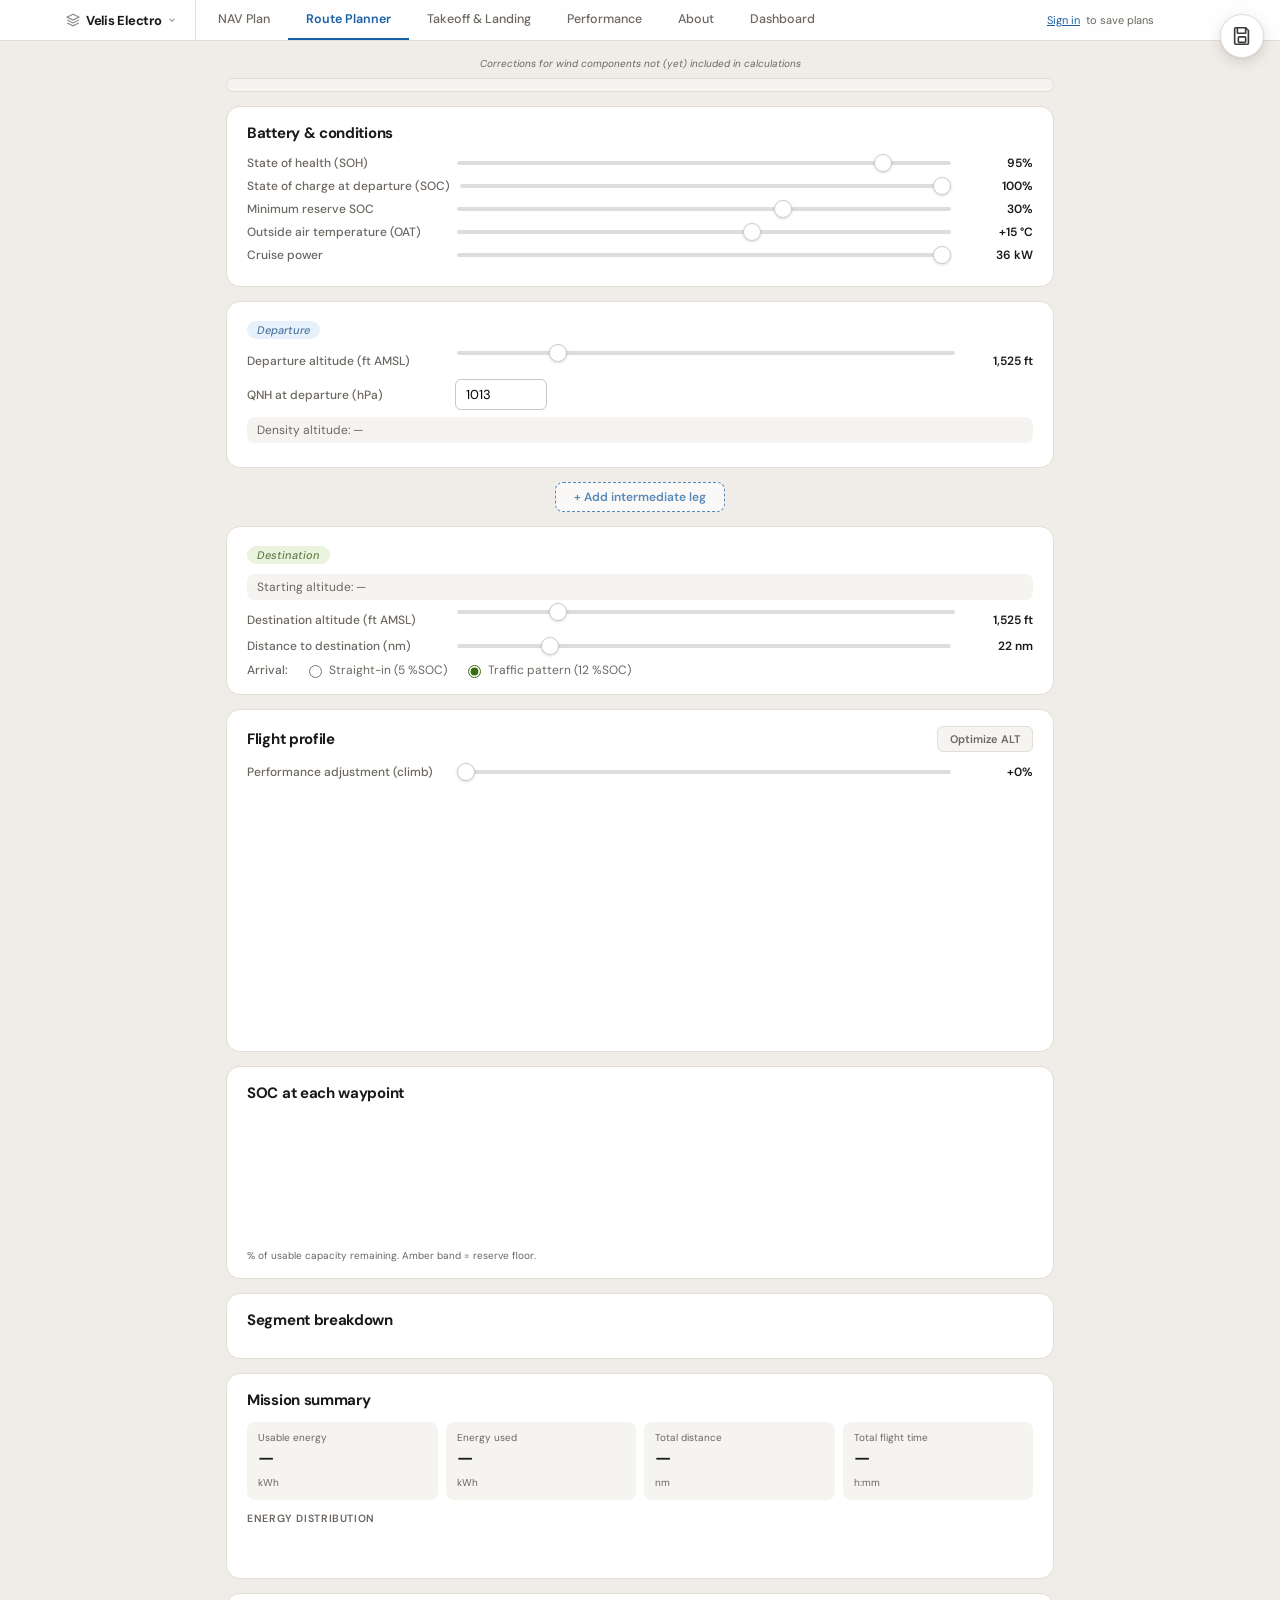
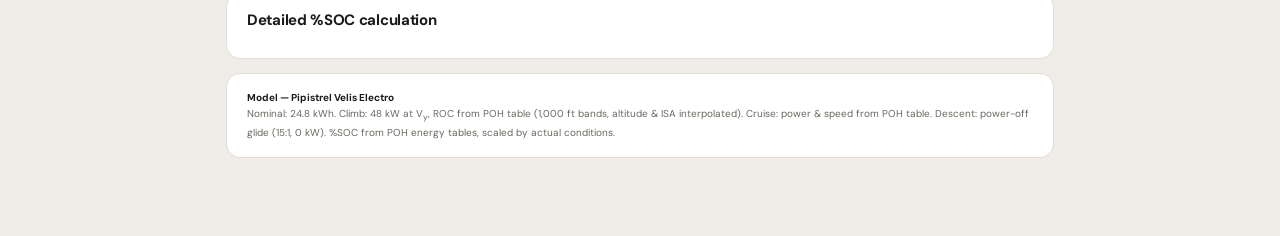
==== commit 7d144c69: "Personal dashboards and per-user frequency directories Dashboard opens for every signed-in user: non" ====
--- a/index.html
+++ b/index.html
@@ -950,6 +950,6 @@
 }
 init();
 </script>
-<script src="plan_sync.js?v=32" defer></script>
+<script src="plan_sync.js?v=35" defer></script>
 </body>
 </html>
